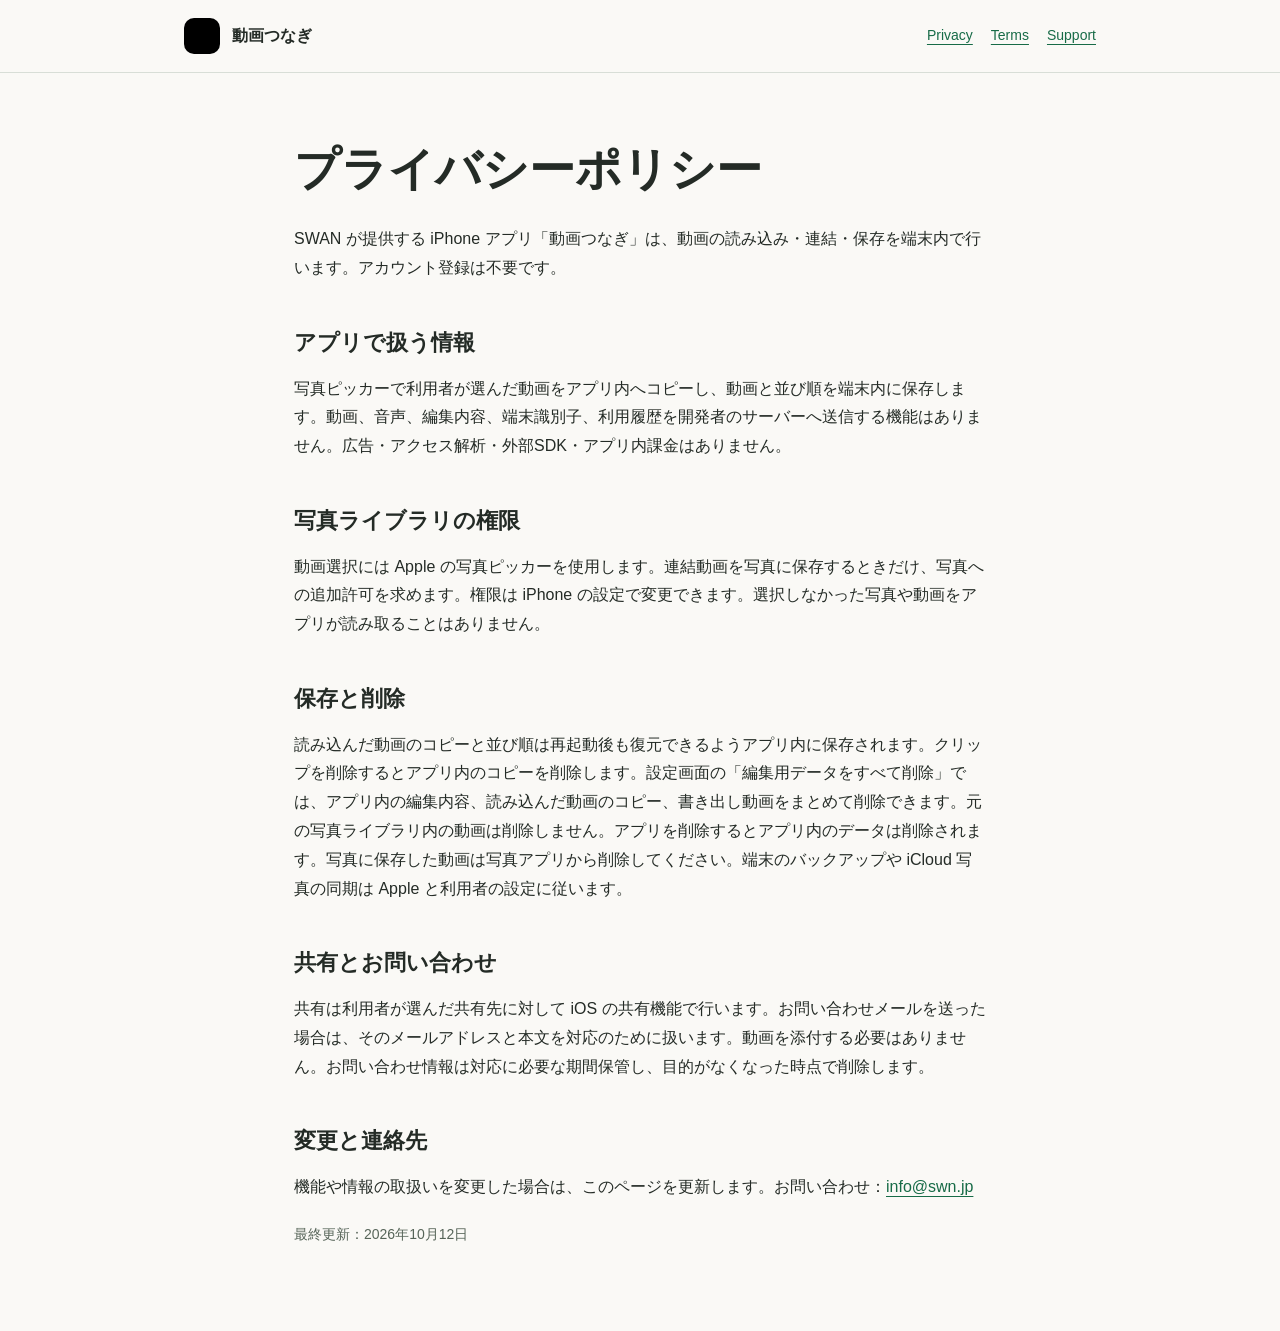
==== web/public/privacy/index.html @ 87b3b039 "Publish Video Join support and privacy website" ====
<!doctype html><html lang="ja"><head><meta charset="utf-8"><meta name="viewport" content="width=device-width,initial-scale=1"><title>プライバシーポリシー | 動画つなぎ</title><meta name="description" content="端末内で動画を並べて連結し、写真へ保存する iPhone アプリ。"><link rel="stylesheet" href="../style.css"><link rel="icon" href="../app-icon.png"></head><body><header><div><a class="brand" href="../"><img src="../app-icon.png" width="36" height="36" alt="">動画つなぎ</a><nav aria-label="メインナビゲーション"><a href="../privacy/">Privacy</a><a href="../terms/">Terms</a><a href="../support/">Support</a></nav></div></header><main><h1>プライバシーポリシー</h1><p>SWAN が提供する iPhone アプリ「動画つなぎ」は、動画の読み込み・連結・保存を端末内で行います。アカウント登録は不要です。</p>
<h2>アプリで扱う情報</h2><p>写真ピッカーで利用者が選んだ動画をアプリ内へコピーし、動画と並び順を端末内に保存します。動画、音声、編集内容、端末識別子、利用履歴を開発者のサーバーへ送信する機能はありません。広告・アクセス解析・外部SDK・アプリ内課金はありません。</p>
<h2>写真ライブラリの権限</h2><p>動画選択には Apple の写真ピッカーを使用します。連結動画を写真に保存するときだけ、写真への追加許可を求めます。権限は iPhone の設定で変更できます。選択しなかった写真や動画をアプリが読み取ることはありません。</p>
<h2>保存と削除</h2><p>読み込んだ動画のコピーと並び順は再起動後も復元できるようアプリ内に保存されます。クリップを削除するとアプリ内のコピーを削除します。設定画面の「編集用データをすべて削除」では、アプリ内の編集内容、読み込んだ動画のコピー、書き出し動画をまとめて削除できます。元の写真ライブラリ内の動画は削除しません。アプリを削除するとアプリ内のデータは削除されます。写真に保存した動画は写真アプリから削除してください。端末のバックアップや iCloud 写真の同期は Apple と利用者の設定に従います。</p>
<h2>共有とお問い合わせ</h2><p>共有は利用者が選んだ共有先に対して iOS の共有機能で行います。お問い合わせメールを送った場合は、そのメールアドレスと本文を対応のために扱います。動画を添付する必要はありません。お問い合わせ情報は対応に必要な期間保管し、目的がなくなった時点で削除します。</p>
<h2>変更と連絡先</h2><p>機能や情報の取扱いを変更した場合は、このページを更新します。お問い合わせ：<a href="mailto:info@swn.jp">info@swn.jp</a></p><p class="updated">最終更新：2026年10月12日</p></main></body></html>
---- web/public/style.css ----
*{box-sizing:border-box}body{margin:0;background:#faf9f6;color:#242b26;font-family:-apple-system,BlinkMacSystemFont,"Hiragino Sans","Noto Sans JP",sans-serif;line-height:1.8}a{color:#176b47;text-underline-offset:4px}header{border-bottom:1px solid #d8ded7}header>div{max-width:960px;margin:auto;display:flex;gap:24px;justify-content:space-between;align-items:center;padding:18px 24px;flex-wrap:wrap}.brand{display:flex;gap:12px;align-items:center;text-decoration:none;color:inherit;font-weight:700}img{border-radius:10px}nav{display:flex;flex-wrap:wrap;gap:18px;font-size:14px}main{max-width:740px;margin:auto;padding:64px 24px}h1{line-height:1.4;font-size:clamp(28px,5vw,46px);margin:0 0 24px}h2{font-size:22px;margin:40px 0 12px}p{margin:0 0 20px}.eyebrow,.updated{font-size:14px;color:#566458}.button{display:inline-block;background:#176b47;color:white;padding:12px 24px;border-radius:12px;text-decoration:none}.notice{font-weight:600}a:focus-visible{outline:3px solid #176b47;outline-offset:5px}@media(prefers-color-scheme:dark){body{background:#161c18;color:#eef2ed}header{border-color:#425046}a{color:#93d3b0}.eyebrow,.updated{color:#bdcabc}}
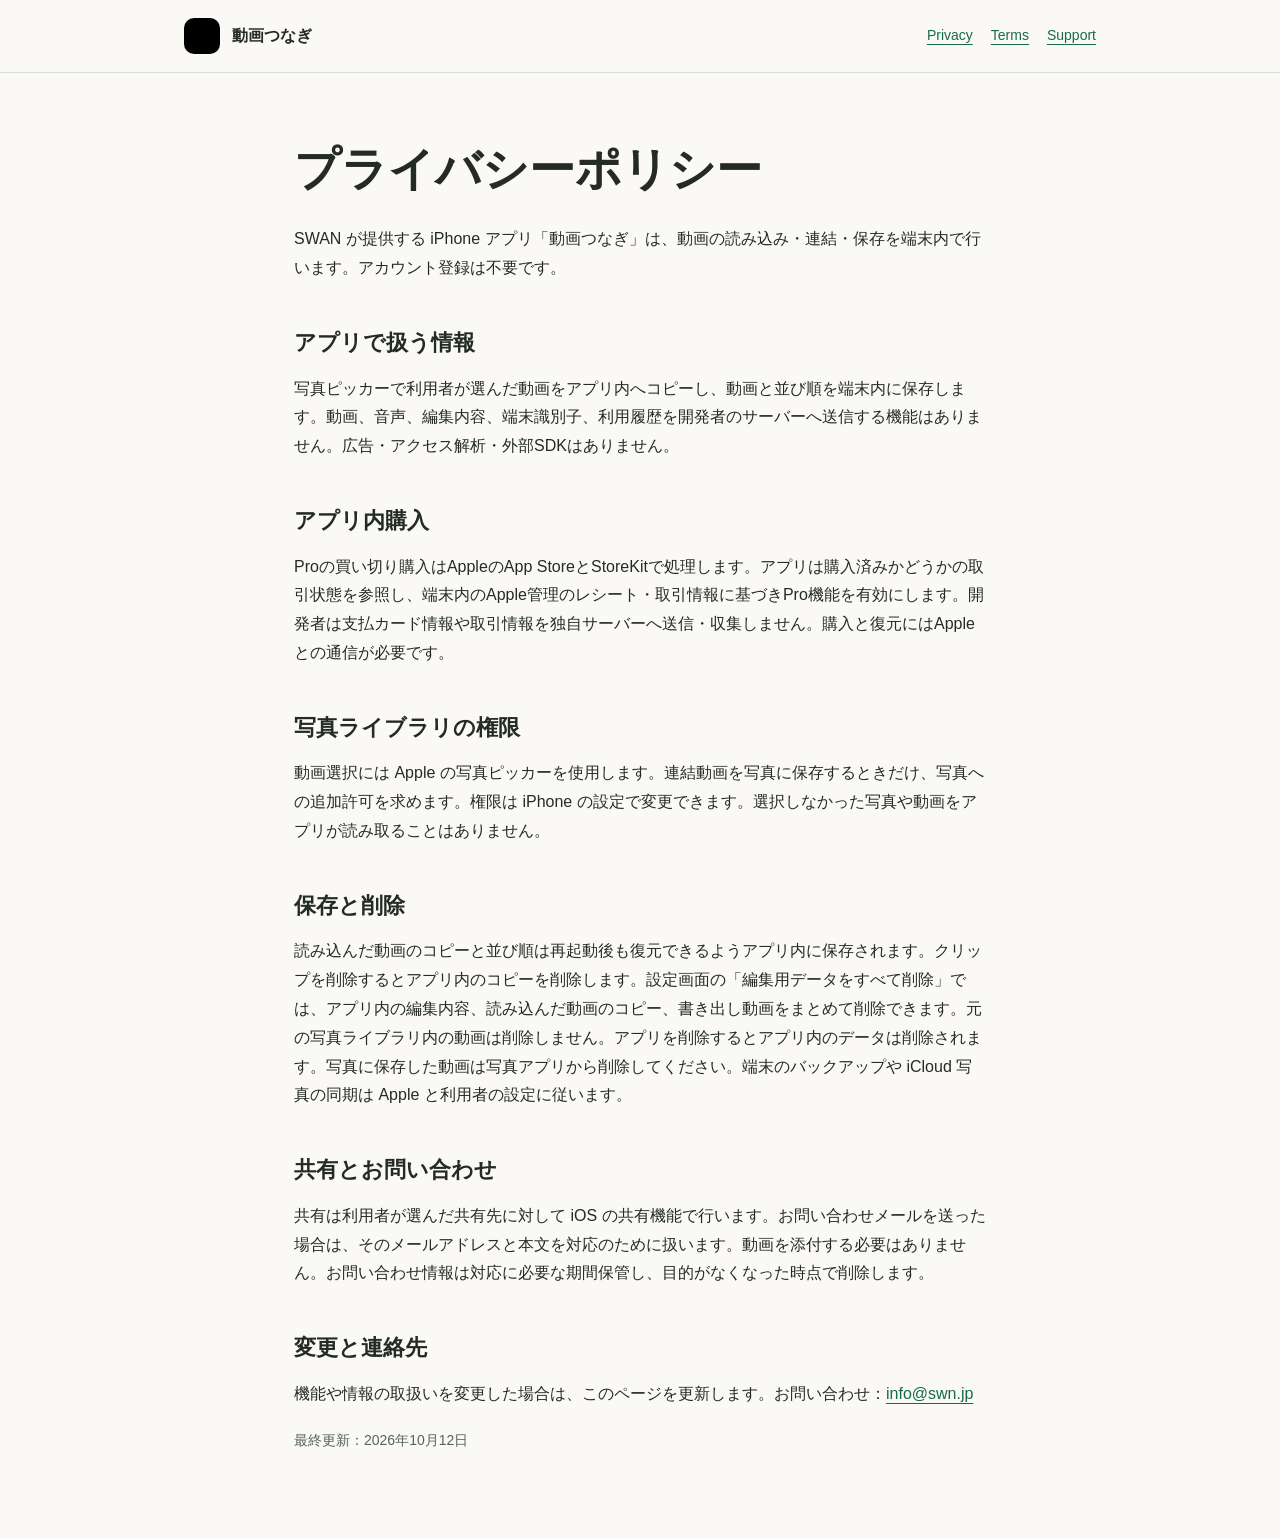
==== commit fdc4fc96: "Explain free clip limit and one-time Pro purchase" ====
--- a/web/public/privacy/index.html
+++ b/web/public/privacy/index.html
@@ -1,6 +1,6 @@
 <!doctype html><html lang="ja"><head><meta charset="utf-8"><meta name="viewport" content="width=device-width,initial-scale=1"><title>プライバシーポリシー | 動画つなぎ</title><meta name="description" content="端末内で動画を並べて連結し、写真へ保存する iPhone アプリ。"><link rel="stylesheet" href="../style.css"><link rel="icon" href="../app-icon.png"></head><body><header><div><a class="brand" href="../"><img src="../app-icon.png" width="36" height="36" alt="">動画つなぎ</a><nav aria-label="メインナビゲーション"><a href="../privacy/">Privacy</a><a href="../terms/">Terms</a><a href="../support/">Support</a></nav></div></header><main><h1>プライバシーポリシー</h1><p>SWAN が提供する iPhone アプリ「動画つなぎ」は、動画の読み込み・連結・保存を端末内で行います。アカウント登録は不要です。</p>
-<h2>アプリで扱う情報</h2><p>写真ピッカーで利用者が選んだ動画をアプリ内へコピーし、動画と並び順を端末内に保存します。動画、音声、編集内容、端末識別子、利用履歴を開発者のサーバーへ送信する機能はありません。広告・アクセス解析・外部SDK・アプリ内課金はありません。</p>
-<h2>写真ライブラリの権限</h2><p>動画選択には Apple の写真ピッカーを使用します。連結動画を写真に保存するときだけ、写真への追加許可を求めます。権限は iPhone の設定で変更できます。選択しなかった写真や動画をアプリが読み取ることはありません。</p>
+<h2>アプリで扱う情報</h2><p>写真ピッカーで利用者が選んだ動画をアプリ内へコピーし、動画と並び順を端末内に保存します。動画、音声、編集内容、端末識別子、利用履歴を開発者のサーバーへ送信する機能はありません。広告・アクセス解析・外部SDKはありません。</p>
+<h2>アプリ内購入</h2><p>Proの買い切り購入はAppleのApp StoreとStoreKitで処理します。アプリは購入済みかどうかの取引状態を参照し、端末内のApple管理のレシート・取引情報に基づきPro機能を有効にします。開発者は支払カード情報や取引情報を独自サーバーへ送信・収集しません。購入と復元にはAppleとの通信が必要です。</p><h2>写真ライブラリの権限</h2><p>動画選択には Apple の写真ピッカーを使用します。連結動画を写真に保存するときだけ、写真への追加許可を求めます。権限は iPhone の設定で変更できます。選択しなかった写真や動画をアプリが読み取ることはありません。</p>
 <h2>保存と削除</h2><p>読み込んだ動画のコピーと並び順は再起動後も復元できるようアプリ内に保存されます。クリップを削除するとアプリ内のコピーを削除します。設定画面の「編集用データをすべて削除」では、アプリ内の編集内容、読み込んだ動画のコピー、書き出し動画をまとめて削除できます。元の写真ライブラリ内の動画は削除しません。アプリを削除するとアプリ内のデータは削除されます。写真に保存した動画は写真アプリから削除してください。端末のバックアップや iCloud 写真の同期は Apple と利用者の設定に従います。</p>
 <h2>共有とお問い合わせ</h2><p>共有は利用者が選んだ共有先に対して iOS の共有機能で行います。お問い合わせメールを送った場合は、そのメールアドレスと本文を対応のために扱います。動画を添付する必要はありません。お問い合わせ情報は対応に必要な期間保管し、目的がなくなった時点で削除します。</p>
 <h2>変更と連絡先</h2><p>機能や情報の取扱いを変更した場合は、このページを更新します。お問い合わせ：<a href="mailto:info@swn.jp">info@swn.jp</a></p><p class="updated">最終更新：2026年10月12日</p></main></body></html>
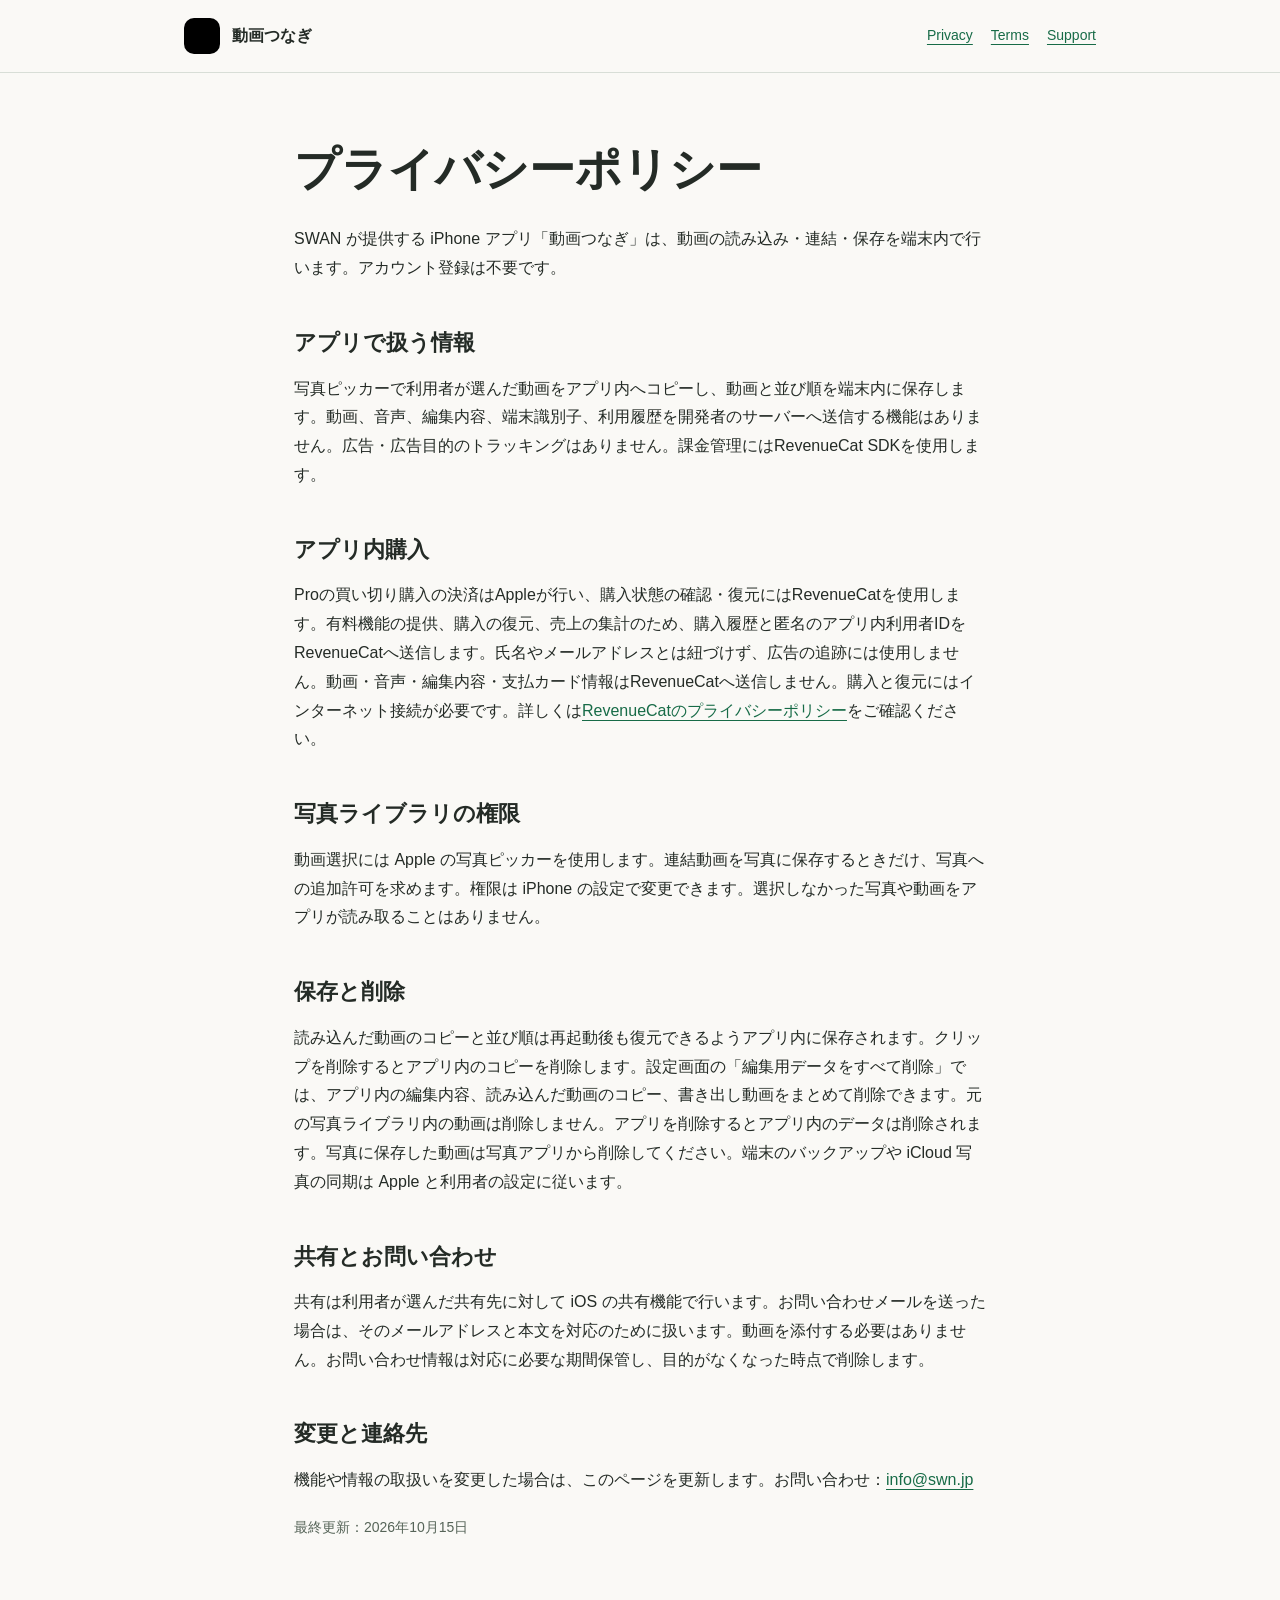
==== commit 9dc0c9d0: "Disclose RevenueCat purchase verification and sales analytics" ====
--- a/web/public/privacy/index.html
+++ b/web/public/privacy/index.html
@@ -1,6 +1,6 @@
 <!doctype html><html lang="ja"><head><meta charset="utf-8"><meta name="viewport" content="width=device-width,initial-scale=1"><title>プライバシーポリシー | 動画つなぎ</title><meta name="description" content="端末内で動画を並べて連結し、写真へ保存する iPhone アプリ。"><link rel="stylesheet" href="../style.css"><link rel="icon" href="../app-icon.png"></head><body><header><div><a class="brand" href="../"><img src="../app-icon.png" width="36" height="36" alt="">動画つなぎ</a><nav aria-label="メインナビゲーション"><a href="../privacy/">Privacy</a><a href="../terms/">Terms</a><a href="../support/">Support</a></nav></div></header><main><h1>プライバシーポリシー</h1><p>SWAN が提供する iPhone アプリ「動画つなぎ」は、動画の読み込み・連結・保存を端末内で行います。アカウント登録は不要です。</p>
-<h2>アプリで扱う情報</h2><p>写真ピッカーで利用者が選んだ動画をアプリ内へコピーし、動画と並び順を端末内に保存します。動画、音声、編集内容、端末識別子、利用履歴を開発者のサーバーへ送信する機能はありません。広告・アクセス解析・外部SDKはありません。</p>
-<h2>アプリ内購入</h2><p>Proの買い切り購入はAppleのApp StoreとStoreKitで処理します。アプリは購入済みかどうかの取引状態を参照し、端末内のApple管理のレシート・取引情報に基づきPro機能を有効にします。開発者は支払カード情報や取引情報を独自サーバーへ送信・収集しません。購入と復元にはAppleとの通信が必要です。</p><h2>写真ライブラリの権限</h2><p>動画選択には Apple の写真ピッカーを使用します。連結動画を写真に保存するときだけ、写真への追加許可を求めます。権限は iPhone の設定で変更できます。選択しなかった写真や動画をアプリが読み取ることはありません。</p>
+<h2>アプリで扱う情報</h2><p>写真ピッカーで利用者が選んだ動画をアプリ内へコピーし、動画と並び順を端末内に保存します。動画、音声、編集内容、端末識別子、利用履歴を開発者のサーバーへ送信する機能はありません。広告・広告目的のトラッキングはありません。課金管理にはRevenueCat SDKを使用します。</p>
+<h2>アプリ内購入</h2><p>Proの買い切り購入の決済はAppleが行い、購入状態の確認・復元にはRevenueCatを使用します。有料機能の提供、購入の復元、売上の集計のため、購入履歴と匿名のアプリ内利用者IDをRevenueCatへ送信します。氏名やメールアドレスとは紐づけず、広告の追跡には使用しません。動画・音声・編集内容・支払カード情報はRevenueCatへ送信しません。購入と復元にはインターネット接続が必要です。詳しくは<a href="https://www.revenuecat.com/privacy">RevenueCatのプライバシーポリシー</a>をご確認ください。</p><h2>写真ライブラリの権限</h2><p>動画選択には Apple の写真ピッカーを使用します。連結動画を写真に保存するときだけ、写真への追加許可を求めます。権限は iPhone の設定で変更できます。選択しなかった写真や動画をアプリが読み取ることはありません。</p>
 <h2>保存と削除</h2><p>読み込んだ動画のコピーと並び順は再起動後も復元できるようアプリ内に保存されます。クリップを削除するとアプリ内のコピーを削除します。設定画面の「編集用データをすべて削除」では、アプリ内の編集内容、読み込んだ動画のコピー、書き出し動画をまとめて削除できます。元の写真ライブラリ内の動画は削除しません。アプリを削除するとアプリ内のデータは削除されます。写真に保存した動画は写真アプリから削除してください。端末のバックアップや iCloud 写真の同期は Apple と利用者の設定に従います。</p>
 <h2>共有とお問い合わせ</h2><p>共有は利用者が選んだ共有先に対して iOS の共有機能で行います。お問い合わせメールを送った場合は、そのメールアドレスと本文を対応のために扱います。動画を添付する必要はありません。お問い合わせ情報は対応に必要な期間保管し、目的がなくなった時点で削除します。</p>
-<h2>変更と連絡先</h2><p>機能や情報の取扱いを変更した場合は、このページを更新します。お問い合わせ：<a href="mailto:info@swn.jp">info@swn.jp</a></p><p class="updated">最終更新：2026年10月12日</p></main></body></html>+<h2>変更と連絡先</h2><p>機能や情報の取扱いを変更した場合は、このページを更新します。お問い合わせ：<a href="mailto:info@swn.jp">info@swn.jp</a></p><p class="updated">最終更新：2026年10月15日</p></main></body></html>
